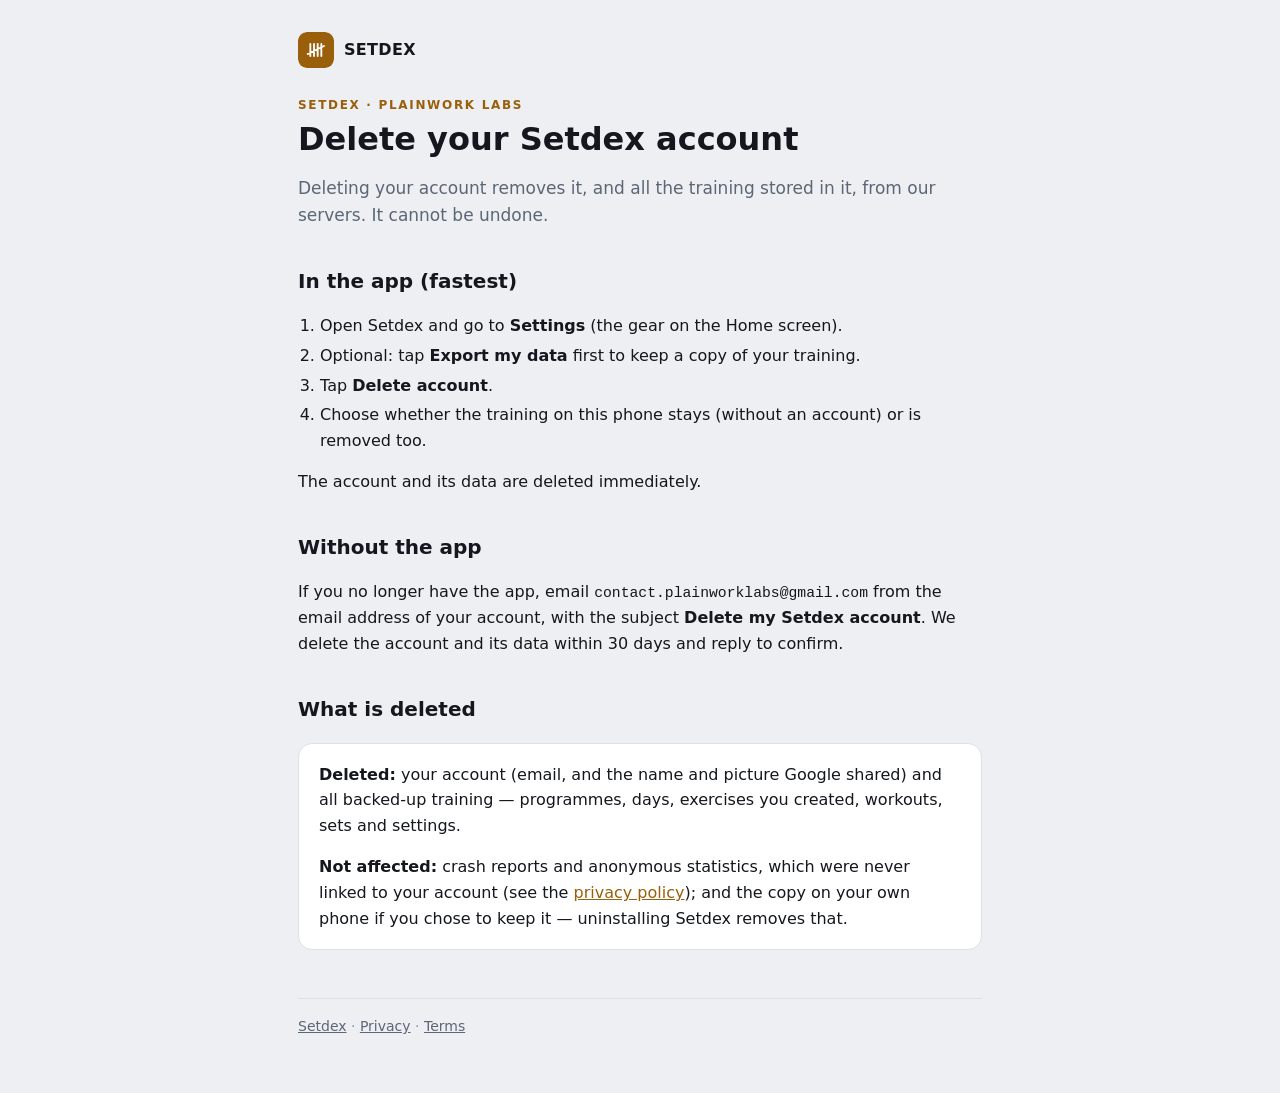
==== delete-account.html @ b0649978 "Update Setdex pages" ====
<!doctype html>
<html lang="en">
<head>
<meta charset="utf-8">
<meta name="viewport" content="width=device-width, initial-scale=1">
<title>Delete Your Setdex Account</title>
<meta name="description" content="How to delete your Setdex account and its data.">
<link rel="icon" href="mark.svg" type="image/svg+xml">
<link rel="stylesheet" href="style.css">
</head>
<body>
<main class="page">
  <header class="top"><a href="./"><img class="mark" src="mark.svg" alt=""><span class="brand">SETDEX</span></a></header>

  <p class="eyebrow">Setdex · Plainwork Labs</p>
  <h1>Delete your Setdex account</h1>
  <p class="lede">Deleting your account removes it, and all the training stored in it, from our
    servers. It cannot be undone.</p>

  <h2>In the app (fastest)</h2>
  <ol>
    <li>Open Setdex and go to <b>Settings</b> (the gear on the Home screen).</li>
    <li>Optional: tap <b>Export my data</b> first to keep a copy of your training.</li>
    <li>Tap <b>Delete account</b>.</li>
    <li>Choose whether the training on this phone stays (without an account) or is removed too.</li>
  </ol>
  <p>The account and its data are deleted immediately.</p>

  <h2>Without the app</h2>
  <p>If you no longer have the app, email
    <span class="email">contact.plainworklabs@gmail.com</span> from the email address of your
    account, with the subject <b>Delete my Setdex account</b>. We delete the account and its data
    within 30 days and reply to confirm.</p>

  <h2>What is deleted</h2>
  <div class="card">
    <p><b>Deleted:</b> your account (email, and the name and picture Google shared) and all
      backed-up training — programmes, days, exercises you created, workouts, sets and settings.</p>
    <p><b>Not affected:</b> crash reports and anonymous statistics, which were never linked to your
      account (see the <a href="privacy.html">privacy policy</a>); and the copy on your own phone
      if you chose to keep it — uninstalling Setdex removes that.</p>
  </div>

  <footer><a href="./">Setdex</a> · <a href="privacy.html">Privacy</a> · <a href="terms.html">Terms</a></footer>
</main>
</body>
</html>
---- style.css ----
/* Setdex pages — plain, fast, no third-party requests (no web fonts, no scripts,
   no analytics). Colours are the app's own (app/lib/core/theme/setdex_theme.dart). */
:root {
  color-scheme: light;
  --ground: #EDEFF3; --surface: #FFFFFF; --ink: #14171D; --muted: #5C6675;
  --faint: #8A93A1; --rule: #DCE0E7; --accent: #9A5F0B; --accent-soft: #F6E9D4;
}
@media (prefers-color-scheme: dark) {
  :root {
    color-scheme: dark;
    --ground: #0D1015; --surface: #181C23; --ink: #E9E6DF; --muted: #939CAA;
    --faint: #6F7886; --rule: #272D36; --accent: #E6A544; --accent-soft: #33260F;
  }
}
* { box-sizing: border-box; }
html { -webkit-text-size-adjust: 100%; }
body {
  margin: 0; background: var(--ground); color: var(--ink);
  font: 16px/1.6 system-ui, -apple-system, "Segoe UI", Roboto, sans-serif;
}
.page { max-width: 720px; margin: 0 auto; padding: 32px 18px 56px; }
header.top { display: flex; align-items: center; gap: 12px; margin-bottom: 28px; }
header.top a { color: inherit; text-decoration: none; display: flex; align-items: center; gap: 10px; }
.mark { width: 36px; height: 36px; border-radius: 9px; display: block; }
.brand { font-weight: 800; letter-spacing: .02em; }
.eyebrow { font-size: 12px; font-weight: 700; letter-spacing: .14em; text-transform: uppercase; color: var(--accent); margin: 0; }
h1 { font-size: 32px; line-height: 1.15; margin: 6px 0 8px; text-wrap: balance; }
h2 { font-size: 20px; margin: 36px 0 8px; text-wrap: balance; }
h3 { font-size: 16px; margin: 22px 0 4px; }
p, li { color: var(--ink); max-width: 66ch; }
.lede { color: var(--muted); font-size: 17px; }
.meta { color: var(--faint); font-size: 14px; }
a { color: var(--accent); }
ul, ol { padding-left: 22px; }
li { margin: 4px 0; }
.card { background: var(--surface); border: 1px solid var(--rule); border-radius: 14px; padding: 18px 20px; margin: 18px 0; }
.card.soft { background: var(--accent-soft); border-color: transparent; }
.card p:first-child { margin-top: 0; } .card p:last-child { margin-bottom: 0; }
.links { display: grid; grid-template-columns: repeat(auto-fit, minmax(200px, 1fr)); gap: 12px; margin: 24px 0; padding: 0; list-style: none; }
.links a { display: block; background: var(--surface); border: 1px solid var(--rule); border-radius: 12px; padding: 14px 16px; text-decoration: none; color: var(--ink); font-weight: 600; }
.links a span { display: block; font-weight: 400; color: var(--muted); font-size: 14px; margin-top: 2px; }
.links a:hover, .links a:focus-visible { border-color: var(--accent); }
.table-wrap { overflow-x: auto; }
table { border-collapse: collapse; width: 100%; font-size: 15px; margin: 12px 0; }
th, td { text-align: left; vertical-align: top; padding: 8px 10px; border-bottom: 1px solid var(--rule); }
th { color: var(--muted); font-weight: 600; font-size: 13px; }
code, .email { font-family: ui-monospace, "Cascadia Mono", Consolas, monospace; font-size: .92em; }
footer { margin-top: 48px; padding-top: 16px; border-top: 1px solid var(--rule); color: var(--faint); font-size: 14px; }
footer a { color: var(--muted); }
:focus-visible { outline: 2px solid var(--accent); outline-offset: 2px; }
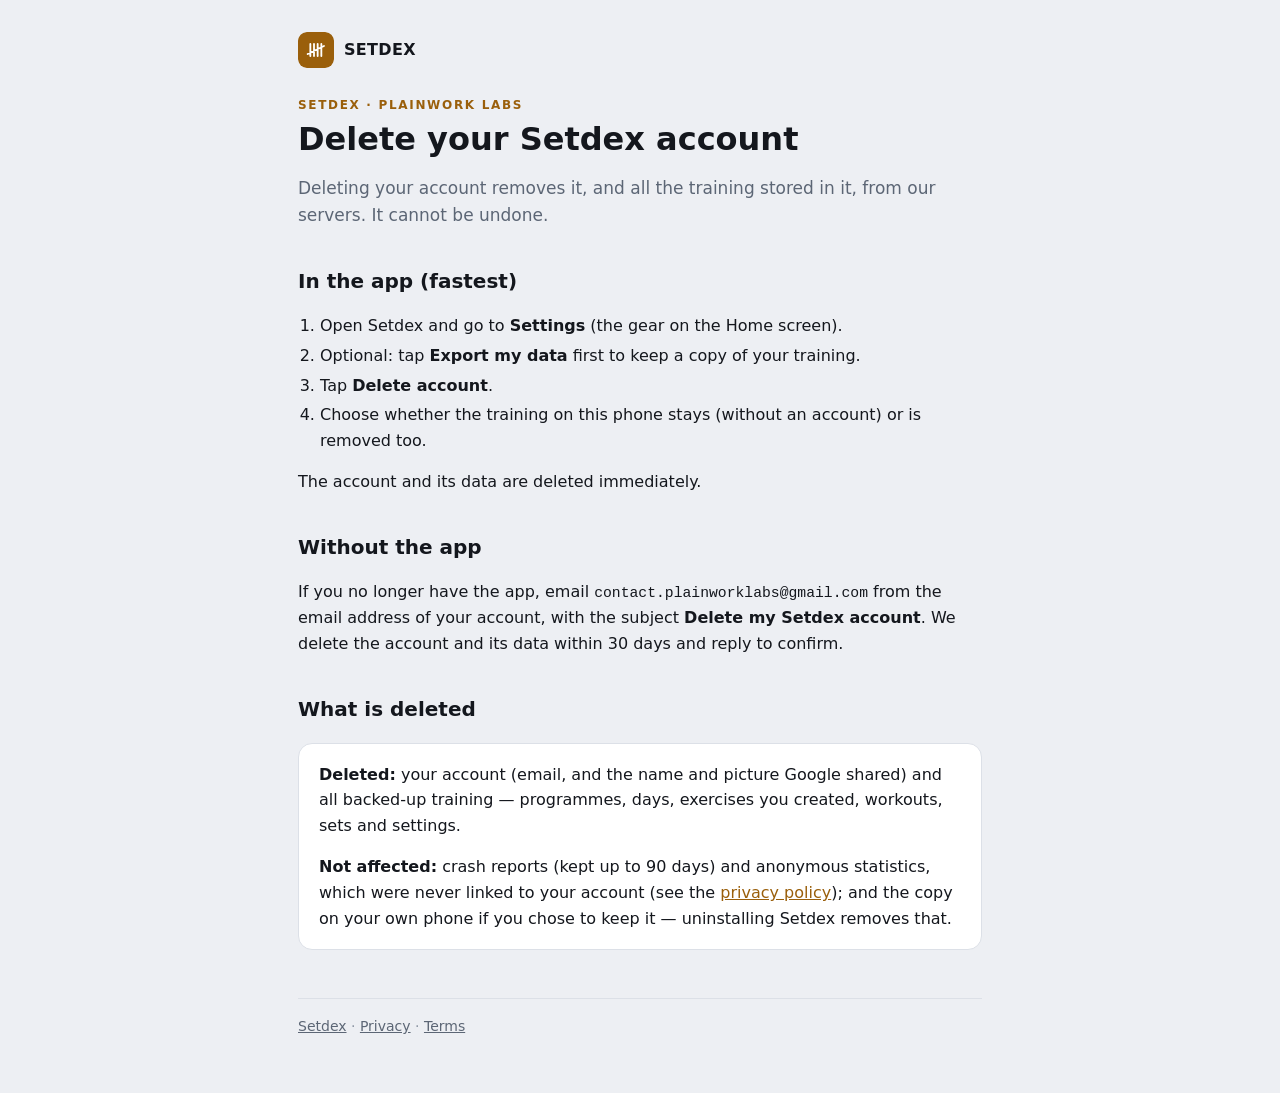
==== commit 1a018e5a: "Update Setdex pages" ====
--- a/delete-account.html
+++ b/delete-account.html
@@ -36,7 +36,7 @@
   <div class="card">
     <p><b>Deleted:</b> your account (email, and the name and picture Google shared) and all
       backed-up training — programmes, days, exercises you created, workouts, sets and settings.</p>
-    <p><b>Not affected:</b> crash reports and anonymous statistics, which were never linked to your
+    <p><b>Not affected:</b> crash reports (kept up to 90 days) and anonymous statistics, which were never linked to your
       account (see the <a href="privacy.html">privacy policy</a>); and the copy on your own phone
       if you chose to keep it — uninstalling Setdex removes that.</p>
   </div>
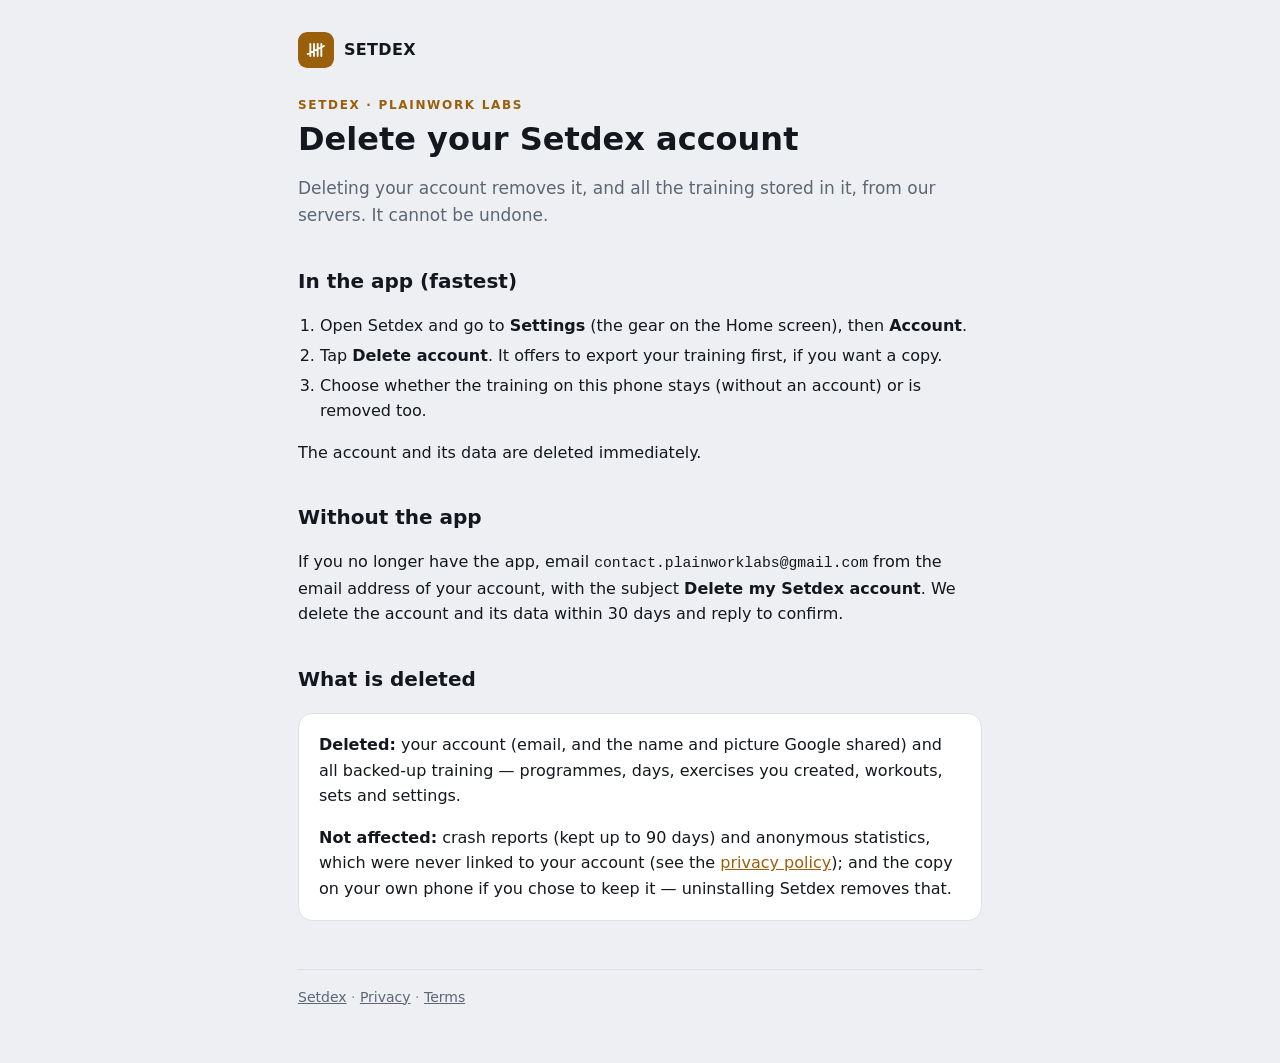
==== commit da2c854e: "Update Setdex pages" ====
--- a/delete-account.html
+++ b/delete-account.html
@@ -19,9 +19,8 @@
 
   <h2>In the app (fastest)</h2>
   <ol>
-    <li>Open Setdex and go to <b>Settings</b> (the gear on the Home screen).</li>
-    <li>Optional: tap <b>Export my data</b> first to keep a copy of your training.</li>
-    <li>Tap <b>Delete account</b>.</li>
+    <li>Open Setdex and go to <b>Settings</b> (the gear on the Home screen), then <b>Account</b>.</li>
+    <li>Tap <b>Delete account</b>. It offers to export your training first, if you want a copy.</li>
     <li>Choose whether the training on this phone stays (without an account) or is removed too.</li>
   </ol>
   <p>The account and its data are deleted immediately.</p>
